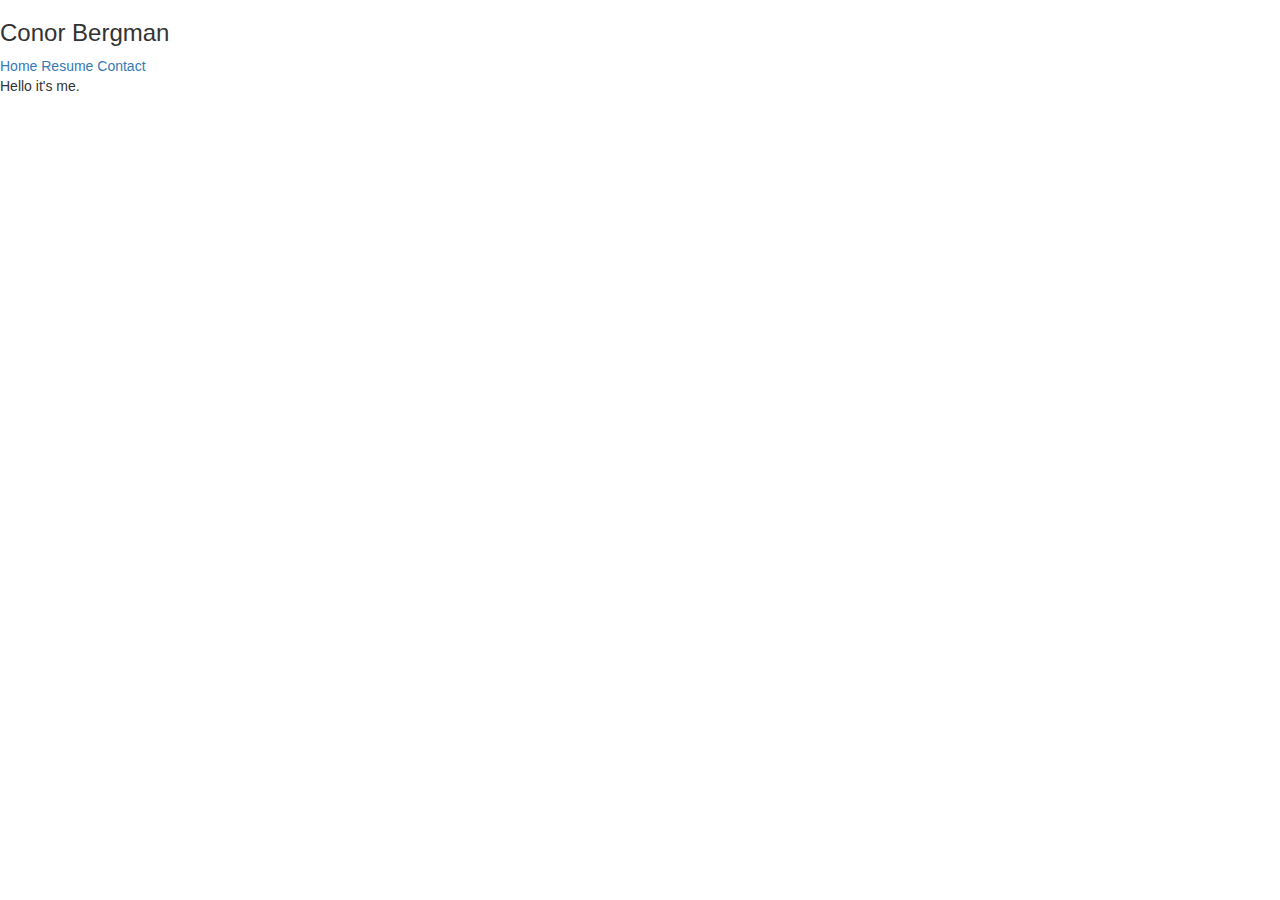
==== index.html @ 6e8228d1 "Add files via upload" ====
<!DOCTYPE html>
<html lang="en">
<head>
  <meta charset="UTF-8">
  <meta name="viewport" content="width=device-width, initial-scale=1.0">
  <meta http-equiv="X-UA-Compatible" content="ie=edge">

  <!-- Latest compiled and minified CSS -->
  <link rel="stylesheet" href="https://maxcdn.bootstrapcdn.com/bootstrap/3.3.7/css/bootstrap.min.css" integrity="sha384-BVYiiSIFeK1dGmJRAkycuHAHRg32OmUcww7on3RYdg4Va+PmSTsz/K68vbdEjh4u" crossorigin="anonymous">

  <title>Conor Bergman</title>
</head>
<body>
  <header class="masthead mb-auto">
    <h3 class="masthead-brand">Conor Bergman</h3>
    <nav class="nav-masthead nav justify-content-center">
      <a href="#" class="nav-link active">Home</a>
      <a href="#" class="nav-link">Resume</a>
      <a href="#" class="nav-link">Contact</a>
    </nav>
  </header>
  Hello it's me.
</body>
</html>
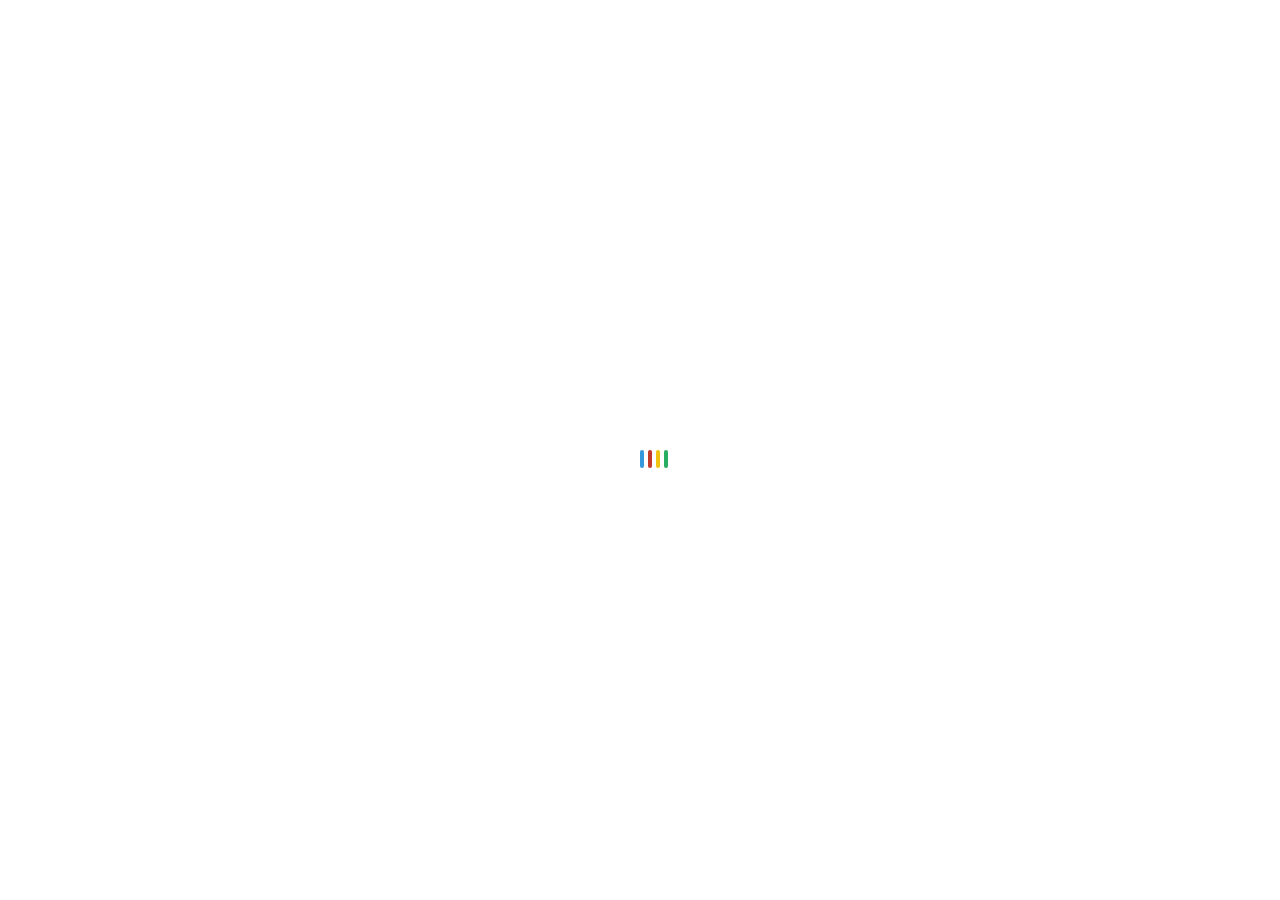
==== commit 7546f0ef: "updated site" ====
--- a/index.html
+++ b/index.html
@@ -6,19 +6,89 @@
   <meta http-equiv="X-UA-Compatible" content="ie=edge">
 
   <!-- Latest compiled and minified CSS -->
-  <link rel="stylesheet" href="https://maxcdn.bootstrapcdn.com/bootstrap/3.3.7/css/bootstrap.min.css" integrity="sha384-BVYiiSIFeK1dGmJRAkycuHAHRg32OmUcww7on3RYdg4Va+PmSTsz/K68vbdEjh4u" crossorigin="anonymous">
+  <link rel="stylesheet" href="https://stackpath.bootstrapcdn.com/bootstrap/4.1.3/css/bootstrap.min.css" integrity="sha384-MCw98/SFnGE8fJT3GXwEOngsV7Zt27NXFoaoApmYm81iuXoPkFOJwJ8ERdknLPMO" crossorigin="anonymous">
+  <link rel="stylesheet" type="text/css" href="style.css">
 
   <title>Conor Bergman</title>
 </head>
 <body>
-  <header class="masthead mb-auto">
-    <h3 class="masthead-brand">Conor Bergman</h3>
-    <nav class="nav-masthead nav justify-content-center">
-      <a href="#" class="nav-link active">Home</a>
-      <a href="#" class="nav-link">Resume</a>
-      <a href="#" class="nav-link">Contact</a>
+  <header class="">
+    <h3 class="pull-left">Conor Bergman</h3>
+    <nav class="pull-right">
+      <a href="index.html" class="nav-link active">Home</a>
+      <a href="resume.html" class="nav-link">Resume</a>
+      <a href="contact.html" class="nav-link">Contact</a>
     </nav>
   </header>
-  Hello it's me.
-</body>
+  
+  <!-- overlay for content -->
+  <div class="overlay">
+    <div class="loading">
+      <div class="loading-bar"></div>
+      <div class="loading-bar"></div>
+      <div class="loading-bar"></div>
+      <div class="loading-bar"></div>
+    </div>
+  </div>
+
+  <div class = "cover">
+  	<div class="container">
+  		<div class="row">
+  			<div class="col" id="tile">
+  				<div class="card float-card" data="resume.html">
+  					<div class="top-sec">
+  						<img class="card-img-top" src="http://via.placeholder.com/350x150"></img>
+  					</div>
+  					<div class="bot-sec">
+  						<div class="card-body">Resume</div>
+  					</div>
+  				</div>
+  			</div>
+  			<div class="col" id="tile">
+  				<div class="card float-card" data="resume.html">
+  					<div class="top-sec">
+  						<img class="card-img-top" src="http://via.placeholder.com/350x150"></img>
+  					</div>
+  					<div class="bot-sec">
+  						<div class="card-body">Resume</div>
+  					</div>
+  				</div>
+  			</div>
+  		</div>
+  		<div class="row">
+  			<div class="col" id="tile">
+  				<div class="card float-card" data="index.html">
+  					<div class="top-sec">
+  						<img class="card-img-top" src="http://via.placeholder.com/350x150"></img>
+  					</div>
+  					<div class="bot-sec">
+  						<div class="card-body">Resume</div>
+  					</div>
+  				</div>
+  			</div>
+  			<div class="col" id="tile">
+  				<div class="card float-card" data="index.html">
+  					<div class="top-sec">
+  						<img class="card-img-top" src="http://via.placeholder.com/350x150"></img>
+  					</div>
+  					<div class="bot-sec">
+  						<div class="card-body">Resume</div>
+  					</div>
+  				</div>
+  			</div>
+  		</div>
+  	</div>
+
+  </div>
+
+
+  <!-- load bar script from: https://www.pexels.com/blog/css-only-loaders/ -->
+  <script src="https://ajax.googleapis.com/ajax/libs/jquery/1.11.1/jquery.min.js"></script>
+  <script type="text/javascript" src="main.js"></script>
+  <script type="text/javascript">
+  	$(window).load(function() {
+      $('.overlay').delay(1000).fadeOut(800);
+    });
+  </script>
+  </body>
 </html>
--- a/style.css
+++ b/style.css
@@ -0,0 +1,85 @@
+.nav-link {
+
+}
+
+.cover {
+	position: absolute;
+	top: 20%;
+	left: 20%;
+}
+
+#tile :hover {
+	box-shadow: 5px 5px 30px 20px rgba(0,0,0,0.2);
+}
+
+.float-card {
+	padding: 15px;
+  	margin-top: 30px;
+  	box-shadow: 0 0 16px 1px rgba(0, 0, 0, 0.1);
+}
+
+.float-card img {
+	width: 100%;
+	object-fit: cover;
+	border-radius: 3px;
+	/* background-color: white; */
+	box-shadow: 0 3px 20px 11px rgba(0, 0, 0, 0.09);
+}
+
+.float-card .top-sec {
+	margin-top: -30px;
+	margin-bottom: 15px;
+}
+
+/* load bar from: https://www.pexels.com/blog/css-only-loaders/ */
+.overlay {
+  background: #fff;
+  position: absolute;
+  z-index: 1;
+  bottom: 0;
+  right: 0;
+  left: 0;
+  top: 0;
+}
+
+.loading {
+  position: absolute;
+  top: 50%;
+  left: 50%;
+}
+.loading-bar {
+  display: inline-block;
+  width: 4px;
+  height: 18px;
+  border-radius: 4px;
+  animation: loading 1s ease-in-out infinite;
+}
+.loading-bar:nth-child(1) {
+  background-color: #3498db;
+  animation-delay: 0;
+}
+.loading-bar:nth-child(2) {
+  background-color: #c0392b;
+  animation-delay: 0.09s;
+}
+.loading-bar:nth-child(3) {
+  background-color: #f1c40f;
+  animation-delay: .18s;
+}
+.loading-bar:nth-child(4) {
+  background-color: #27ae60;
+  animation-delay: .27s;
+}
+
+@keyframes loading {
+  0% {
+    transform: scale(1);
+  }
+  20% {
+    transform: scale(1, 2.2);
+  }
+  40% {
+    transform: scale(1);
+  }
+}
+/* end of load bar content */
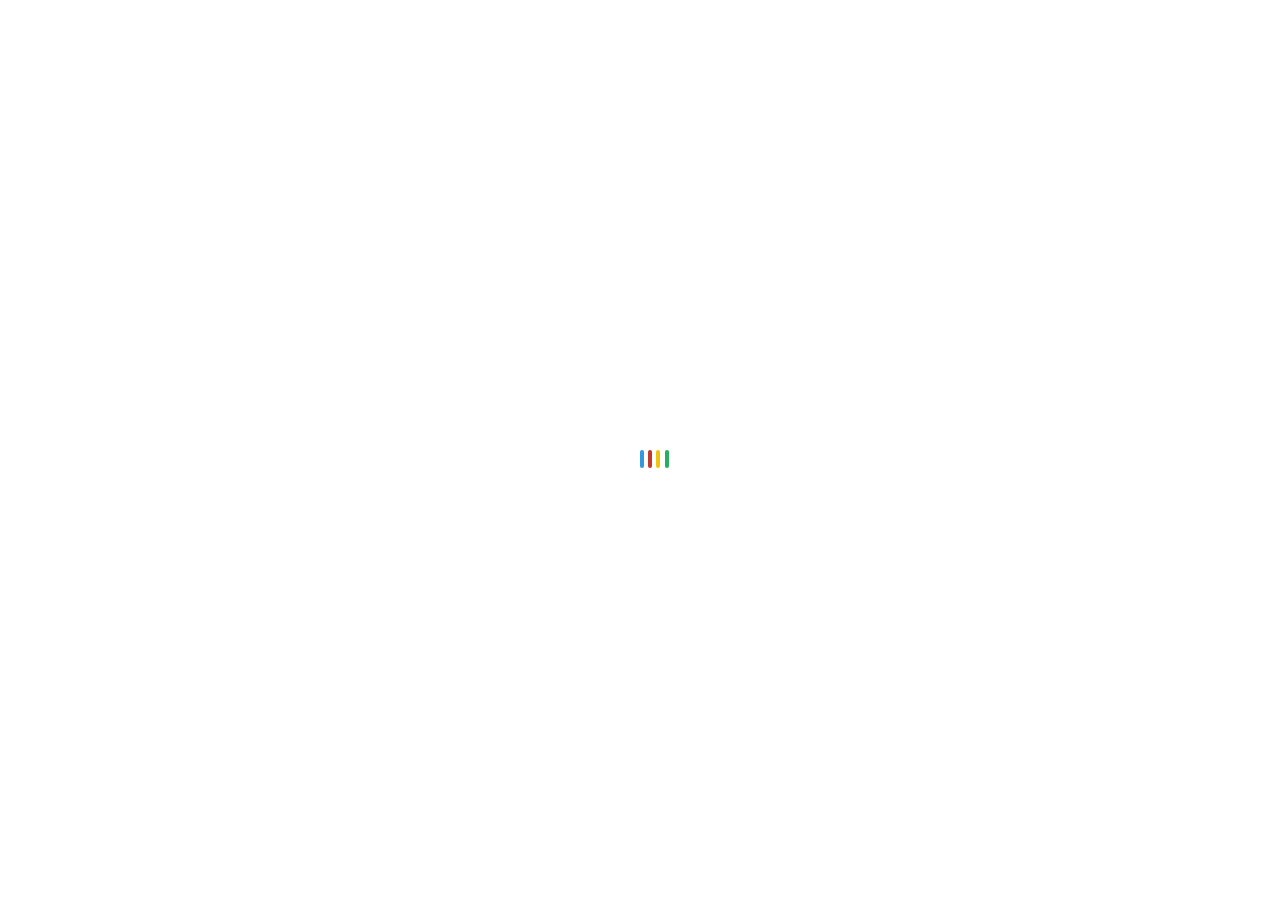
==== commit 30357fa2: "Add files via upload" ====
--- a/index.html
+++ b/index.html
@@ -12,15 +12,26 @@
   <title>Conor Bergman</title>
 </head>
 <body>
-  <header class="">
+  <header class="top-nav">
     <h3 class="pull-left">Conor Bergman</h3>
     <nav class="pull-right">
-      <a href="index.html" class="nav-link active">Home</a>
-      <a href="resume.html" class="nav-link">Resume</a>
-      <a href="contact.html" class="nav-link">Contact</a>
+      <ul>
+        <li><a href="index.html" class="nav-link active">Home</a></li>
+        <li><a href="resume.html" class="nav-link">Resume</a></li>
+        <li><a href="contact.html" class="nav-link">Contact</a></li>
+      </ul>
     </nav>
   </header>
-  
+
+  <span class="left-bar">
+    <ul>
+      <li><a href="drag.html">Drag</a></li>
+      <li><a href="draw.html">Draw</a></li>
+      <li><a href="messages.html">Messages</a></li>
+      <li><a href="#">About</a></li>
+    </ul>
+  </span>
+
   <!-- overlay for content -->
   <div class="overlay">
     <div class="loading">
@@ -35,19 +46,20 @@
   	<div class="container">
   		<div class="row">
   			<div class="col" id="tile">
-  				<div class="card float-card" data="resume.html">
+  				<div class="card float-card" style="cursor: pointer;" onclick="window.location='resume.html';">
   					<div class="top-sec">
-  						<img class="card-img-top" src="http://via.placeholder.com/350x150"></img>
+  						<img class="card-img-top" src="http://via.placeholder.com/350x250"></img>
   					</div>
   					<div class="bot-sec">
   						<div class="card-body">Resume</div>
   					</div>
   				</div>
   			</div>
+
   			<div class="col" id="tile">
-  				<div class="card float-card" data="resume.html">
+  				<div class="card float-card" style="cursor: pointer;" onclick="window.location='contact.html';">
   					<div class="top-sec">
-  						<img class="card-img-top" src="http://via.placeholder.com/350x150"></img>
+  						<img class="card-img-top" src="http://via.placeholder.com/350x250"></img>
   					</div>
   					<div class="bot-sec">
   						<div class="card-body">Resume</div>
@@ -57,9 +69,9 @@
   		</div>
   		<div class="row">
   			<div class="col" id="tile">
-  				<div class="card float-card" data="index.html">
+  				<div class="card float-card" style="cursor: pointer;" onclick="window.location='contact.html';">
   					<div class="top-sec">
-  						<img class="card-img-top" src="http://via.placeholder.com/350x150"></img>
+  						<img class="card-img-top" src="http://via.placeholder.com/350x250"></img>
   					</div>
   					<div class="bot-sec">
   						<div class="card-body">Resume</div>
@@ -67,9 +79,9 @@
   				</div>
   			</div>
   			<div class="col" id="tile">
-  				<div class="card float-card" data="index.html">
+  				<div class="card float-card" style="cursor: pointer;" onclick="window.location='contact.html';">
   					<div class="top-sec">
-  						<img class="card-img-top" src="http://via.placeholder.com/350x150"></img>
+  						<img class="card-img-top" src="http://via.placeholder.com/350x250"></img>
   					</div>
   					<div class="bot-sec">
   						<div class="card-body">Resume</div>
--- a/style.css
+++ b/style.css
@@ -1,15 +1,96 @@
-.nav-link {
-
-}
-
+body{
+  font: 15px/1.5 Arial, Helvetica,sans-serif;
+  padding:0;
+  margin:0;
+  background-color:#f4f4f4;
+  overflow-x: hidden;
+}
+
+/* Global */
+
+ul{
+  margin:0;
+  padding:0;
+}
+
+.scroll::-webkit-scrollbar {
+   display: none;
+ }
+
+/* Header */
+header{
+	width: 100%;
+  background:#1212bb;
+  color:#ffffff;
+  padding:20px 10px 10px 80px;
+  border-bottom:#fff 3px solid;
+}
+
+
+
+header a{
+  color:#aaa;
+  text-decoration:none;
+  text-transform: uppercase;
+  font-size:16px;
+}
+
+header .active{
+	color: #000;
+	font-weight: bold;
+}
+
+header ul{
+	padding-left: 200px;
+}
+header li{
+  float:left;
+  display:inline;
+  padding: 0 20px 0 20px;
+}
+
+/* left nav bar */
+/* Left Nav Bar */
+.left-bar{
+  top:73px;
+  height:100%;
+  width:200px;
+  position:fixed;
+  z-index:1;
+  left:0;
+  background-color:#111;
+  overflow-x:hidden;
+  padding-top:20px;
+}
+
+.left-bar a{
+  padding: 10px 10px 10px 30px;
+  text-decoration: none;
+  font-size: 16px;
+  color: #ddd;
+  display: block;
+}
+
+.left-bar a:hover{
+  background: #f2f2f2;
+  color: #000;
+}
+
+.left-bar a:active{
+  background: #ddd;
+  color: #000;
+}
+
+.left-bar .current{
+  background: #ddd;
+  color: #000;
+}
+
+/* main page */
 .cover {
 	position: absolute;
 	top: 20%;
 	left: 20%;
-}
-
-#tile :hover {
-	box-shadow: 5px 5px 30px 20px rgba(0,0,0,0.2);
 }
 
 .float-card {
@@ -83,3 +164,116 @@
   }
 }
 /* end of load bar content */
+
+/* Main Content */
+.main {
+  padding-left: 200px;
+}
+
+.main .top-content{
+  width: 80%;
+  background: #ddd;
+}
+
+.main .top-content p{
+  padding: 10px 10px 10px 10px;
+}
+
+.image{
+  width: 400px;
+  height: 400px;
+}
+
+.drawBar{
+  position: absolute;
+  top: 100px;
+  left: 75%;
+  width: 100px;
+  height: 100px;
+  background-color: #ccc;
+}
+
+.drawBar li{
+  padding: 10px 0px;
+  list-style-type: none;
+}
+
+.colorBtn{
+  position: absolute;
+  left: 40px;
+  text-align: center;
+  padding: 10px;
+  background-color: #000;
+  border 2px #000;
+}
+
+.colorBtn:hover{
+  cursor: pointer;
+}
+
+.cstmBtn{
+  border-radius: 30px;
+  background-color: #898989;
+  position: absolute;
+  width: 100%;
+  text-align: center;
+  top: 50px;
+  font-size: 17px;
+  font-weight: bold;
+}
+
+.cstmBtn:hover{
+  background-color: #bbbbbb;
+  cursor: pointer;
+}
+
+.messages{
+  position: relative;
+  margin: 40px;
+  width: 800px;
+  height: 800px;
+  border-style: solid;
+  border-width: 1px;
+  border-color: #000;
+  background-color: #d2d2d2;
+}
+
+.messages .text-bar{
+  position: absolute;
+  bottom: 0;
+  width: 798px;
+  height: 75px;
+  background-color: #fff;
+  border-top: solid 5px #bbb;
+}
+
+.text-bar textarea{
+  resize: none;
+  overflow-y: scroll;
+  overflow-x: hidden;
+}
+
+.text-bar .text-input{
+  font-size: 17px;
+  margin-top: 5px;
+  margin-left: 20px;
+  border-radius: 5px;
+  border-color: #000;
+  border-width: 2px;
+}
+
+.text-bar .submit-btn{
+  width: 50px;
+  height: 40px;
+  border-style: solid;
+  border-radius: 5px;
+  border-color: #000;
+  background-color: #000;
+  font-size: 30px;
+  line-height: 1.25;
+  text-align: center;
+  color: #fff;
+  float: right;
+  margin: 10px 50px 0px 0px;
+  cursor: pointer;
+}
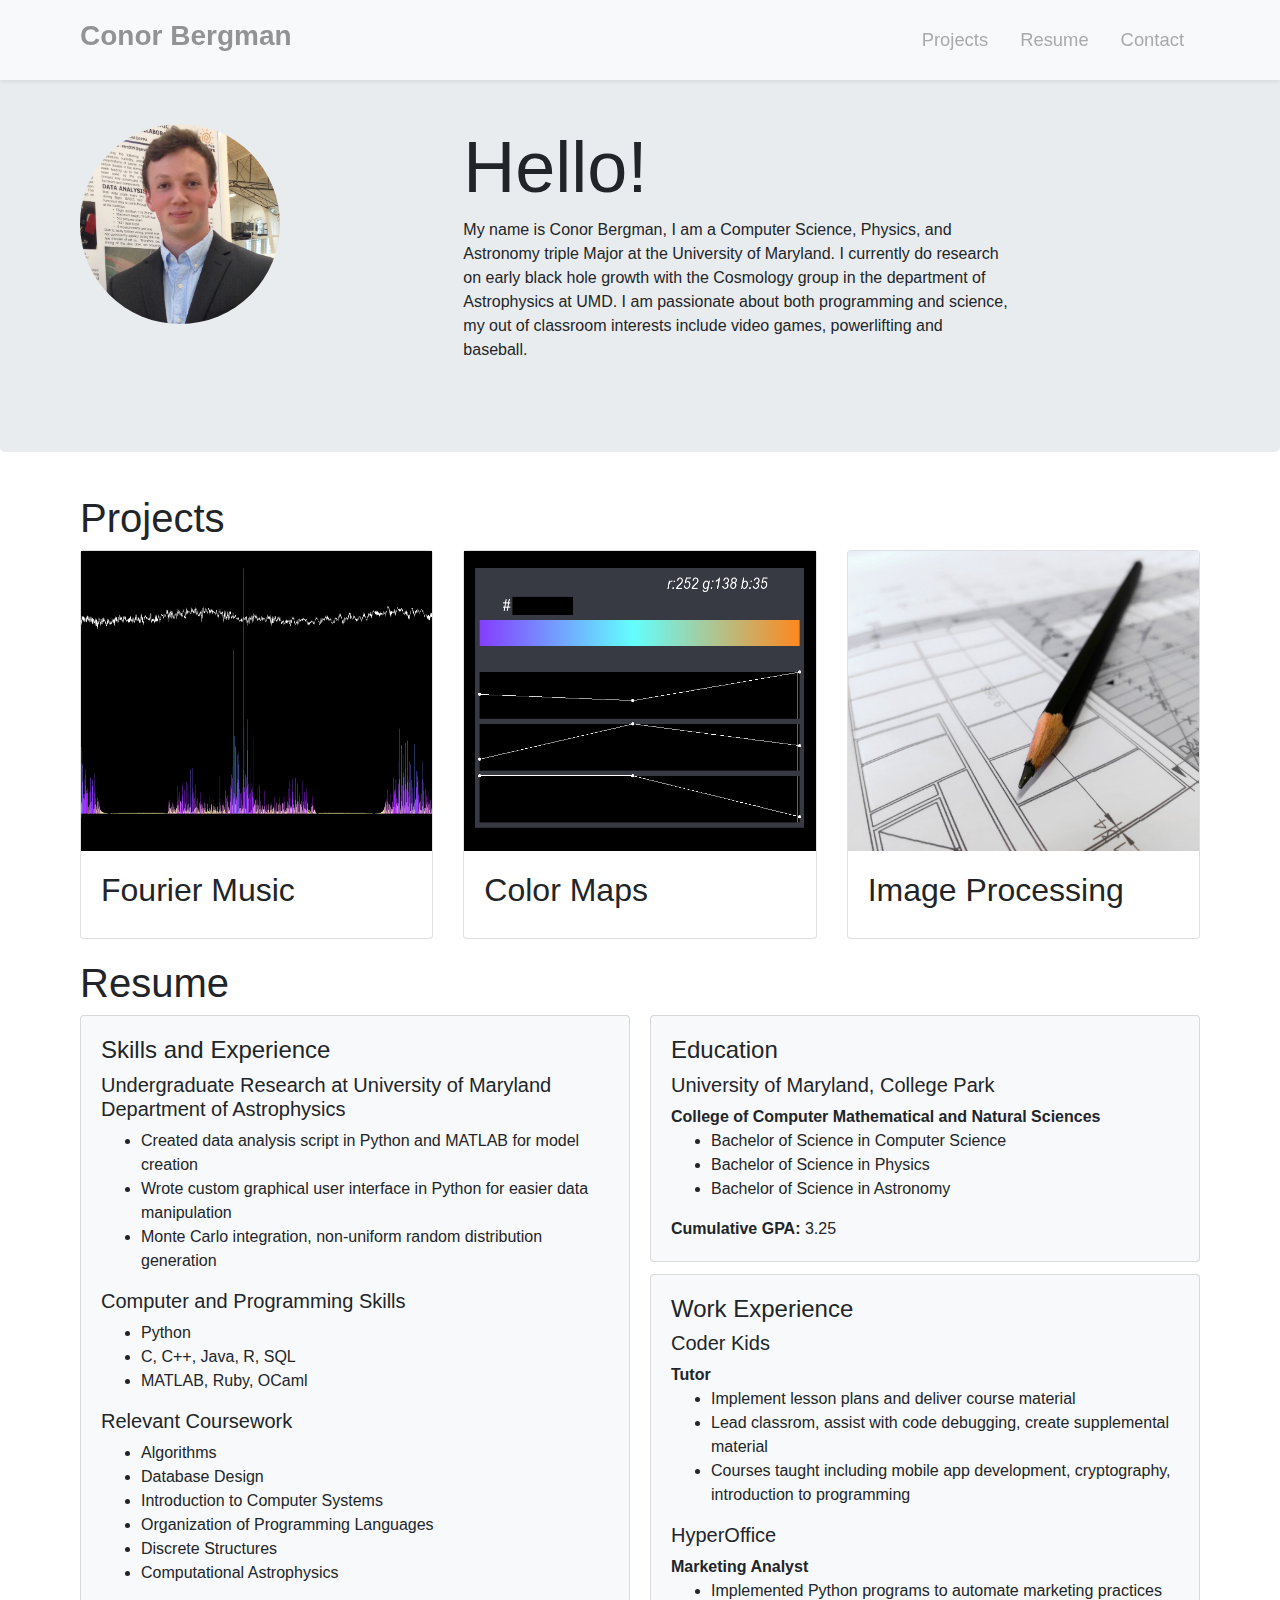
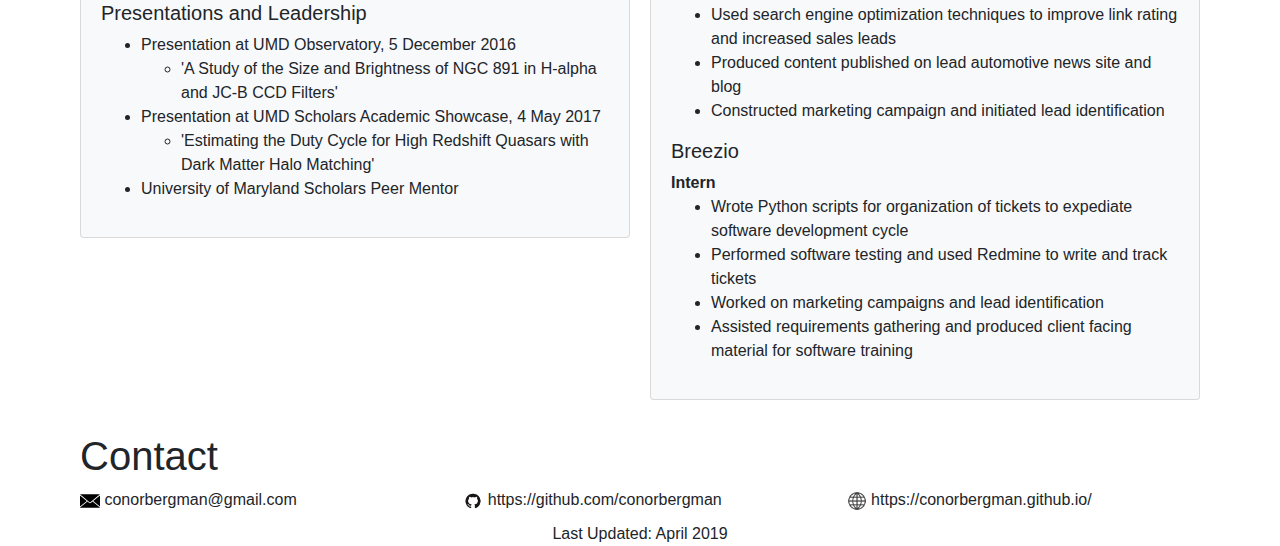
==== commit ad8b41ac: "Add files via upload" ====
--- a/index.html
+++ b/index.html
@@ -2,105 +2,238 @@
 <html lang="en">
 <head>
   <meta charset="UTF-8">
-  <meta name="viewport" content="width=device-width, initial-scale=1.0">
+  <meta name="viewport" content="width=device-width, initial-scale=1.0 shrink-to-fit=no">
   <meta http-equiv="X-UA-Compatible" content="ie=edge">
 
-  <!-- Latest compiled and minified CSS -->
-  <link rel="stylesheet" href="https://stackpath.bootstrapcdn.com/bootstrap/4.1.3/css/bootstrap.min.css" integrity="sha384-MCw98/SFnGE8fJT3GXwEOngsV7Zt27NXFoaoApmYm81iuXoPkFOJwJ8ERdknLPMO" crossorigin="anonymous">
-  <link rel="stylesheet" type="text/css" href="style.css">
+  <!-- Bootstrap CSS -->
+  <link rel="stylesheet" href="https://stackpath.bootstrapcdn.com/bootstrap/4.3.1/css/bootstrap.min.css" integrity="sha384-ggOyR0iXCbMQv3Xipma34MD+dH/1fQ784/j6cY/iJTQUOhcWr7x9JvoRxT2MZw1T" crossorigin="anonymous">
+
+  <style>
+    .nav-link {
+      font-size: 115%;
+      color: #aaaaaa;
+    }
+
+    .nav-nameplate {
+      color: #939393;
+    }
+
+    #headshot-img {
+      width: 200px;
+      height: 200px;
+    }
+
+    .container {
+      padding:10px;
+    }
+
+    @media (min-width: 576px) {
+        .card-columns {
+            column-count: 1;
+        }
+    }
+
+    @media (min-width: 768px) {
+        .card-columns {
+            column-count: 2;
+        }
+    }
+
+    @media (min-width: 992px) {
+        .card-columns {
+            column-count: 2;
+        }
+    }
+
+    @media (min-width: 1200px) {
+        .card-columns {
+            column-count: 2;
+        }
+    }
+  </style>
 
   <title>Conor Bergman</title>
 </head>
-<body>
-  <header class="top-nav">
-    <h3 class="pull-left">Conor Bergman</h3>
-    <nav class="pull-right">
-      <ul>
-        <li><a href="index.html" class="nav-link active">Home</a></li>
-        <li><a href="resume.html" class="nav-link">Resume</a></li>
-        <li><a href="contact.html" class="nav-link">Contact</a></li>
-      </ul>
-    </nav>
+<body style="padding-top: 50px;">
+  <header>
+    <div class="navbar navbar-light bg-light shadow-sm fixed-top" id="navbarHeader">
+      <div class="container d-flex justify-content-between">
+        <h3 class="nav-nameplate">
+          <strong>Conor Bergman</strong>
+        </h3>
+        <nav class="nav nav-masthead justify-content-center">
+          <a href="#projects-container" class="nav-link active">Projects</a>
+          <a href="#resume-container" class="nav-link">Resume</a>
+          <a href="#contact-container" class="nav-link">Contact</a>
+        </nav>
+      </div>
+    </div>
   </header>
 
-  <span class="left-bar">
-    <ul>
-      <li><a href="drag.html">Drag</a></li>
-      <li><a href="draw.html">Draw</a></li>
-      <li><a href="messages.html">Messages</a></li>
-      <li><a href="#">About</a></li>
-    </ul>
-  </span>
-
-  <!-- overlay for content -->
-  <div class="overlay">
-    <div class="loading">
-      <div class="loading-bar"></div>
-      <div class="loading-bar"></div>
-      <div class="loading-bar"></div>
-      <div class="loading-bar"></div>
-    </div>
-  </div>
-
-  <div class = "cover">
-  	<div class="container">
-  		<div class="row">
-  			<div class="col" id="tile">
-  				<div class="card float-card" style="cursor: pointer;" onclick="window.location='resume.html';">
-  					<div class="top-sec">
-  						<img class="card-img-top" src="http://via.placeholder.com/350x250"></img>
-  					</div>
-  					<div class="bot-sec">
-  						<div class="card-body">Resume</div>
-  					</div>
-  				</div>
-  			</div>
-
-  			<div class="col" id="tile">
-  				<div class="card float-card" style="cursor: pointer;" onclick="window.location='contact.html';">
-  					<div class="top-sec">
-  						<img class="card-img-top" src="http://via.placeholder.com/350x250"></img>
-  					</div>
-  					<div class="bot-sec">
-  						<div class="card-body">Resume</div>
-  					</div>
-  				</div>
-  			</div>
-  		</div>
-  		<div class="row">
-  			<div class="col" id="tile">
-  				<div class="card float-card" style="cursor: pointer;" onclick="window.location='contact.html';">
-  					<div class="top-sec">
-  						<img class="card-img-top" src="http://via.placeholder.com/350x250"></img>
-  					</div>
-  					<div class="bot-sec">
-  						<div class="card-body">Resume</div>
-  					</div>
-  				</div>
-  			</div>
-  			<div class="col" id="tile">
-  				<div class="card float-card" style="cursor: pointer;" onclick="window.location='contact.html';">
-  					<div class="top-sec">
-  						<img class="card-img-top" src="http://via.placeholder.com/350x250"></img>
-  					</div>
-  					<div class="bot-sec">
-  						<div class="card-body">Resume</div>
-  					</div>
-  				</div>
-  			</div>
-  		</div>
-  	</div>
-
-  </div>
-
-
-  <!-- load bar script from: https://www.pexels.com/blog/css-only-loaders/ -->
-  <script src="https://ajax.googleapis.com/ajax/libs/jquery/1.11.1/jquery.min.js"></script>
-  <script type="text/javascript" src="main.js"></script>
-  <script type="text/javascript">
-  	$(window).load(function() {
-      $('.overlay').delay(1000).fadeOut(800);
-    });
-  </script>
-  </body>
+  <main role="main">
+
+  <!-- Headshot jumbotron -->
+  <div class="jumbotron" id="headshot-jumbotron">
+    <div class="container">
+      <div class="row">
+        <div class="col-md-4">
+          <img src="img/headshot.jpg" alt="Me" class="rounded-circle" id="headshot-img">
+        </div>
+        <div class="col-md-6">
+          <h3 class="display-3">Hello!</h3>
+          <p>My name is Conor Bergman, I am a Computer Science, Physics, and Astronomy triple Major at the University of Maryland.
+             I currently do research on early black hole growth with the Cosmology group in the department of Astrophysics at UMD.
+             I am passionate about both programming and science, my out of classroom interests include video games, powerlifting and baseball.</p>
+        </div>
+      </div>
+    </div>
+  </div>
+
+  <!-- Projects -->
+  <div class="container" id="projects-container">
+    <h1 class="section-head">Projects</h1>
+    <div class="row">
+      <div class="col-md-4">
+        <div class="card">
+          <img src="img/fourier_music.png" alt="Card image" class="car-img-top" height=300px>
+          <div class="card-body">
+            <h2>Fourier Music</h2>
+          </div>
+        </div>
+      </div>
+      <div class="col-md-4">
+        <div class="card">
+          <img src="img/color_map.png" alt="Card image" class="car-img-top" height=300px>
+          <div class="card-body">
+            <h2>Color Maps</h2>
+          </div>
+        </div>
+      </div>
+      <div class="col-md-4">
+        <div class="card">
+          <img src="img/card.jpeg" alt="Card image" class="car-img-top" height=300px>
+          <div class="card-body">
+            <h2>Image Processing</h2>
+          </div>
+        </div>
+      </div>
+    </div>
+  </div>
+
+
+  <!-- Resume -->
+  <div class="container" id="resume-container">
+    <h1 class="section-head">Resume</h1>
+    <div class="card-columns">
+
+      <!-- Skills and experience -->
+      <div class="card bg-light">
+        <div class="card-body">
+          <h4>Skills and Experience</h4>
+          <h5>Undergraduate Research at University of Maryland Department of Astrophysics</h5>
+          <ul>
+            <li>Created data analysis script in Python and MATLAB for model creation</li>
+            <li>Wrote custom graphical user interface in Python for easier data manipulation</li>
+            <li>Monte Carlo integration, non-uniform random distribution generation</li>
+          </ul>
+          <h5>Computer and Programming Skills</h5>
+          <ul>
+            <li>Python</li>
+            <li>C, C++, Java, R, SQL</li>
+            <li>MATLAB, Ruby, OCaml</li>
+          </ul>
+          <h5>Relevant Coursework</h5>
+          <ul>
+            <li>Algorithms</li>
+            <li>Database Design</li>
+            <li>Introduction to Computer Systems</li>
+            <li>Organization of Programming Languages</li>
+            <li>Discrete Structures</li>
+            <li>Computational Astrophysics</li>
+          </ul>
+          <h5>Presentations and Leadership</h5>
+          <ul>
+            <li>Presentation at UMD Observatory, 5 December 2016
+            <ul>
+              <li>'A Study of the Size and Brightness of NGC 891 in H-alpha and JC-B CCD Filters'</li>
+            </ul></li>
+            <li>Presentation at UMD Scholars Academic Showcase, 4 May 2017
+            <ul>
+              <li>'Estimating the Duty Cycle for High Redshift Quasars with Dark Matter Halo Matching'</li>
+            </ul></li>
+            <li>University of Maryland Scholars Peer Mentor</li>
+          </ul>
+        </div>
+      </div>
+
+      <!-- Education -->
+      <div class="card bg-light">
+        <div class="card-body">
+          <h4>Education</h4>
+          <h5>University of Maryland, College Park</h5>
+          <strong>College of Computer Mathematical and Natural Sciences</strong>
+          <ul>
+            <li>Bachelor of Science in Computer Science</li>
+            <li>Bachelor of Science in Physics</li>
+            <li>Bachelor of Science in Astronomy</li>
+          </ul>
+          <strong>Cumulative GPA:</strong> 3.25
+        </div>
+      </div>
+
+      <!-- Work Experience -->
+      <div class="card bg-light">
+        <div class="card-body">
+          <h4>Work Experience</h4>
+          <h5>Coder Kids</h5>
+          <strong>Tutor</strong>
+          <ul>
+            <li>Implement lesson plans and deliver course material</li>
+            <li>Lead classrom, assist with code debugging, create supplemental material</li>
+            <li>Courses taught including mobile app development, cryptography, introduction to programming</li>
+          </ul>
+          <h5>HyperOffice</h5>
+          <strong>Marketing Analyst</strong>
+          <ul>
+            <li>Implemented Python programs to automate marketing practices</li>
+            <li>Used search engine optimization techniques to improve link rating and increased sales leads</li>
+            <li>Produced content published on lead automotive news site and blog</li>
+            <li>Constructed marketing campaign and initiated lead identification</li>
+          </ul>
+          <h5>Breezio</h5>
+          <strong>Intern</strong>
+          <ul>
+            <li>Wrote Python scripts for organization of tickets to expediate software development cycle</li>
+            <li>Performed software testing and used Redmine to write and track tickets</li>
+            <li>Worked on marketing campaigns and lead identification</li>
+            <li>Assisted requirements gathering and produced client facing material for software training</li>
+          </ul>
+        </div>
+      </div>
+
+    </div>
+  </div>
+
+  <!-- Contact -->
+  <div class="container" id="contact-container">
+    <h1 class="section-head">Contact</h1>
+    <div class="row">
+      <span class="col-md-4"><img src="img/mail_icon.svg" alt="email:" width=20px>  conorbergman@gmail.com </span>
+      <span class="col-md-4"><img src="img/git_icon.png" alt="github:" width=20px>  https://github.com/conorbergman</span>
+      <span class="col-md-4"><img src="img/web_icon.png" alt="website:" width=20px>  https://conorbergman.github.io/</span>
+    </div>
+  </div>
+
+  </main>
+
+  <footer>
+    <div class="text-center">Last Updated: April 2019</div>
+  </footer>
+
+  <!-- Bootstrap JS: jQuery, Popper.js, Boostrap JS -->
+  <script src="https://code.jquery.com/jquery-3.3.1.slim.min.js" integrity="sha384-q8i/X+965DzO0rT7abK41JStQIAqVgRVzpbzo5smXKp4YfRvH+8abtTE1Pi6jizo" crossorigin="anonymous"></script>
+  <script src="https://cdnjs.cloudflare.com/ajax/libs/popper.js/1.14.7/umd/popper.min.js" integrity="sha384-UO2eT0CpHqdSJQ6hJty5KVphtPhzWj9WO1clHTMGa3JDZwrnQq4sF86dIHNDz0W1" crossorigin="anonymous"></script>
+  <script src="https://stackpath.bootstrapcdn.com/bootstrap/4.3.1/js/bootstrap.min.js" integrity="sha384-JjSmVgyd0p3pXB1rRibZUAYoIIy6OrQ6VrjIEaFf/nJGzIxFDsf4x0xIM+B07jRM" crossorigin="anonymous"></script>
+
+</body>
 </html>
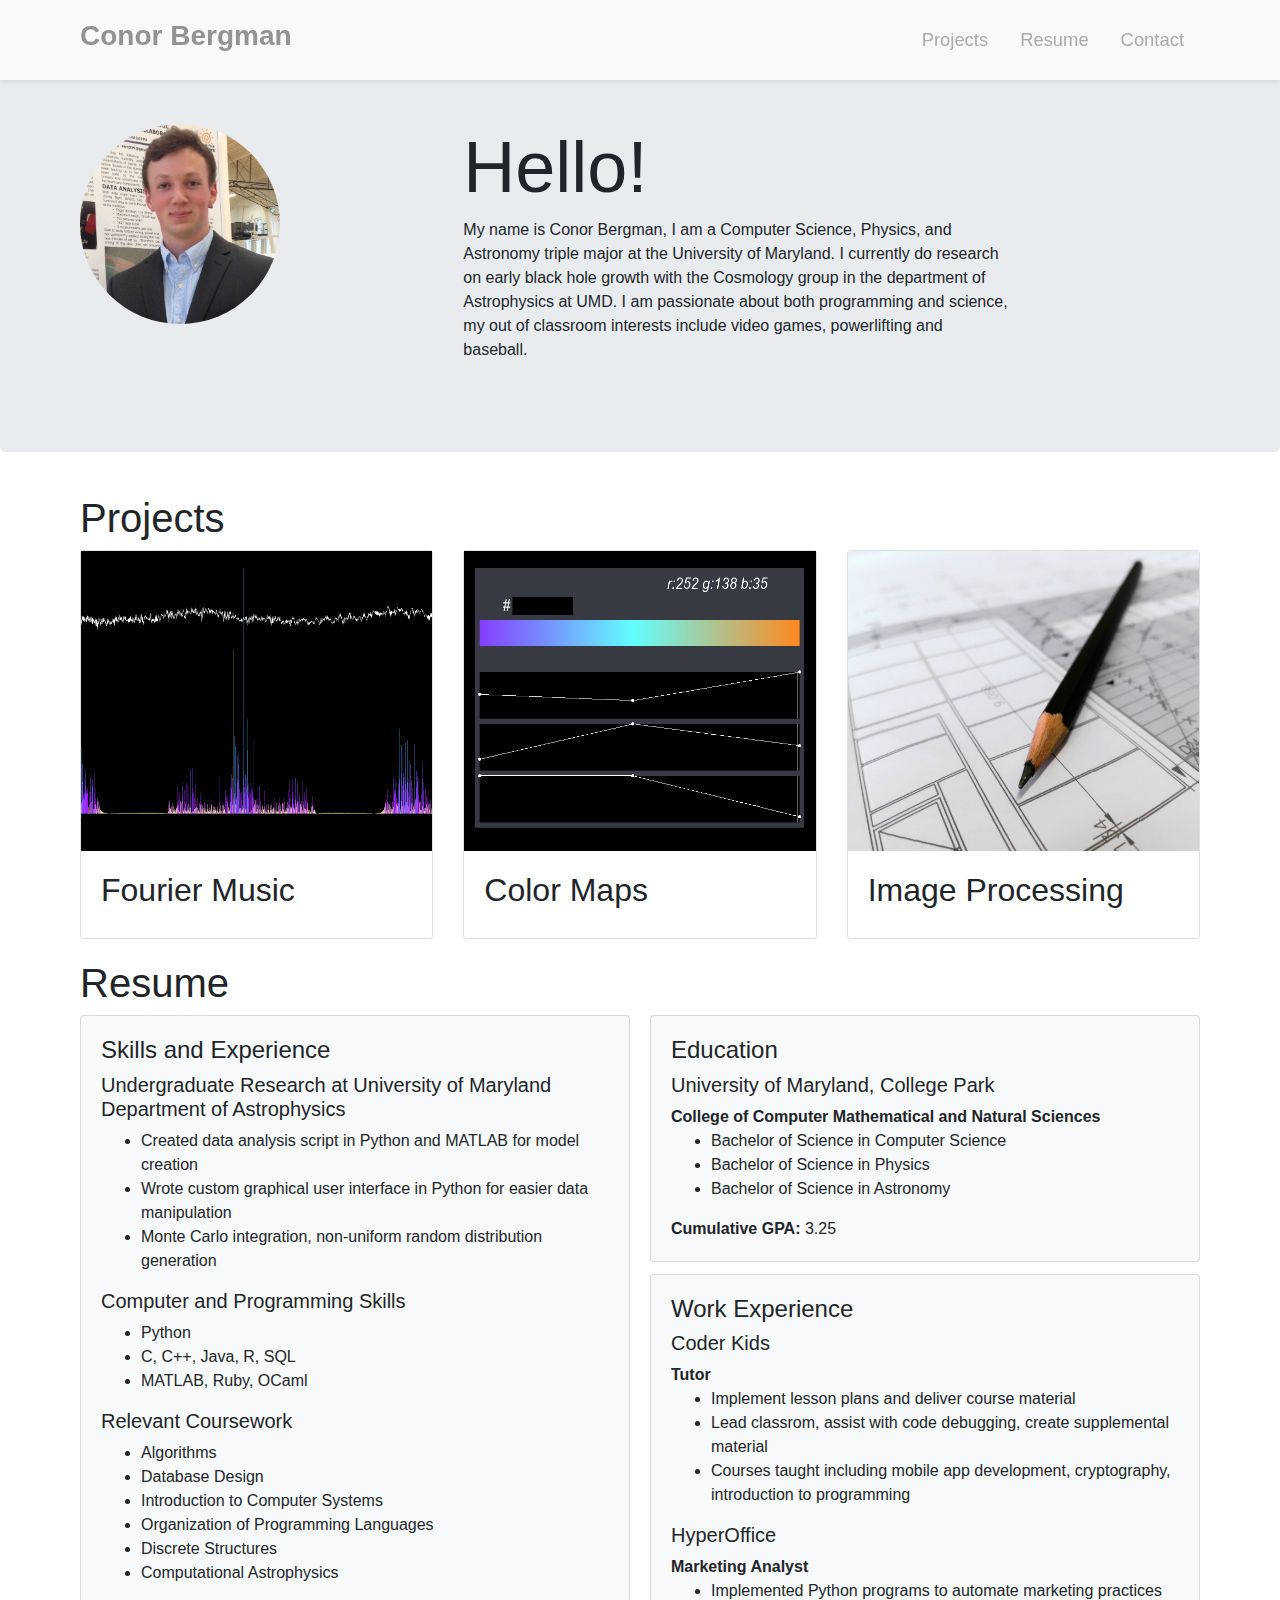
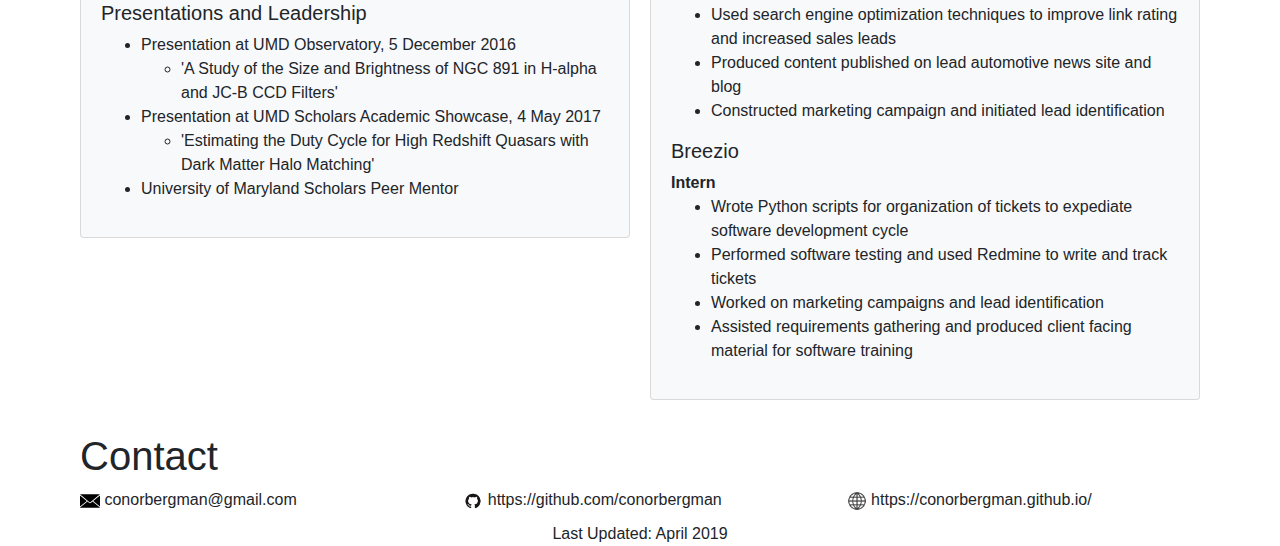
==== commit c155a605: "updated index file to include links on cards" ====
--- a/index.html
+++ b/index.html
@@ -25,6 +25,11 @@
 
     .container {
       padding:10px;
+    }
+
+    a.link-card,
+    a.link-card:hover {
+      color: inherit;
     }
 
     @media (min-width: 576px) {
@@ -81,7 +86,7 @@
         </div>
         <div class="col-md-6">
           <h3 class="display-3">Hello!</h3>
-          <p>My name is Conor Bergman, I am a Computer Science, Physics, and Astronomy triple Major at the University of Maryland.
+          <p>My name is Conor Bergman, I am a Computer Science, Physics, and Astronomy triple major at the University of Maryland.
              I currently do research on early black hole growth with the Cosmology group in the department of Astrophysics at UMD.
              I am passionate about both programming and science, my out of classroom interests include video games, powerlifting and baseball.</p>
         </div>
@@ -94,28 +99,34 @@
     <h1 class="section-head">Projects</h1>
     <div class="row">
       <div class="col-md-4">
-        <div class="card">
-          <img src="img/fourier_music.png" alt="Card image" class="car-img-top" height=300px>
-          <div class="card-body">
-            <h2>Fourier Music</h2>
+        <a href="https://github.com/conorbergman/GenerateColorMap" class="link-card">
+          <div class="card">
+            <img src="img/fourier_music.png" alt="Card image" class="car-img-top" height=300px>
+            <div class="card-body">
+              <h2>Fourier Music</h2>
+            </div>
           </div>
-        </div>
+        </a>
       </div>
       <div class="col-md-4">
-        <div class="card">
-          <img src="img/color_map.png" alt="Card image" class="car-img-top" height=300px>
-          <div class="card-body">
-            <h2>Color Maps</h2>
+        <a href="https://github.com/conorbergman/GenerateColorMap" class="link-card">
+          <div class="card">
+            <img src="img/color_map.png" alt="Card image" class="car-img-top" height=300px>
+            <div class="card-body">
+              <h2>Color Maps</h2>
+            </div>
           </div>
-        </div>
+        </a>
       </div>
       <div class="col-md-4">
-        <div class="card">
-          <img src="img/card.jpeg" alt="Card image" class="car-img-top" height=300px>
-          <div class="card-body">
-            <h2>Image Processing</h2>
+        <a href="https://github.com/conorbergman/GenerateColorMap" class="link-card">
+          <div class="card">
+            <img src="img/card.jpeg" alt="Card image" class="car-img-top" height=300px>
+            <div class="card-body">
+              <h2>Image Processing</h2>
+            </div>
           </div>
-        </div>
+        </a>
       </div>
     </div>
   </div>
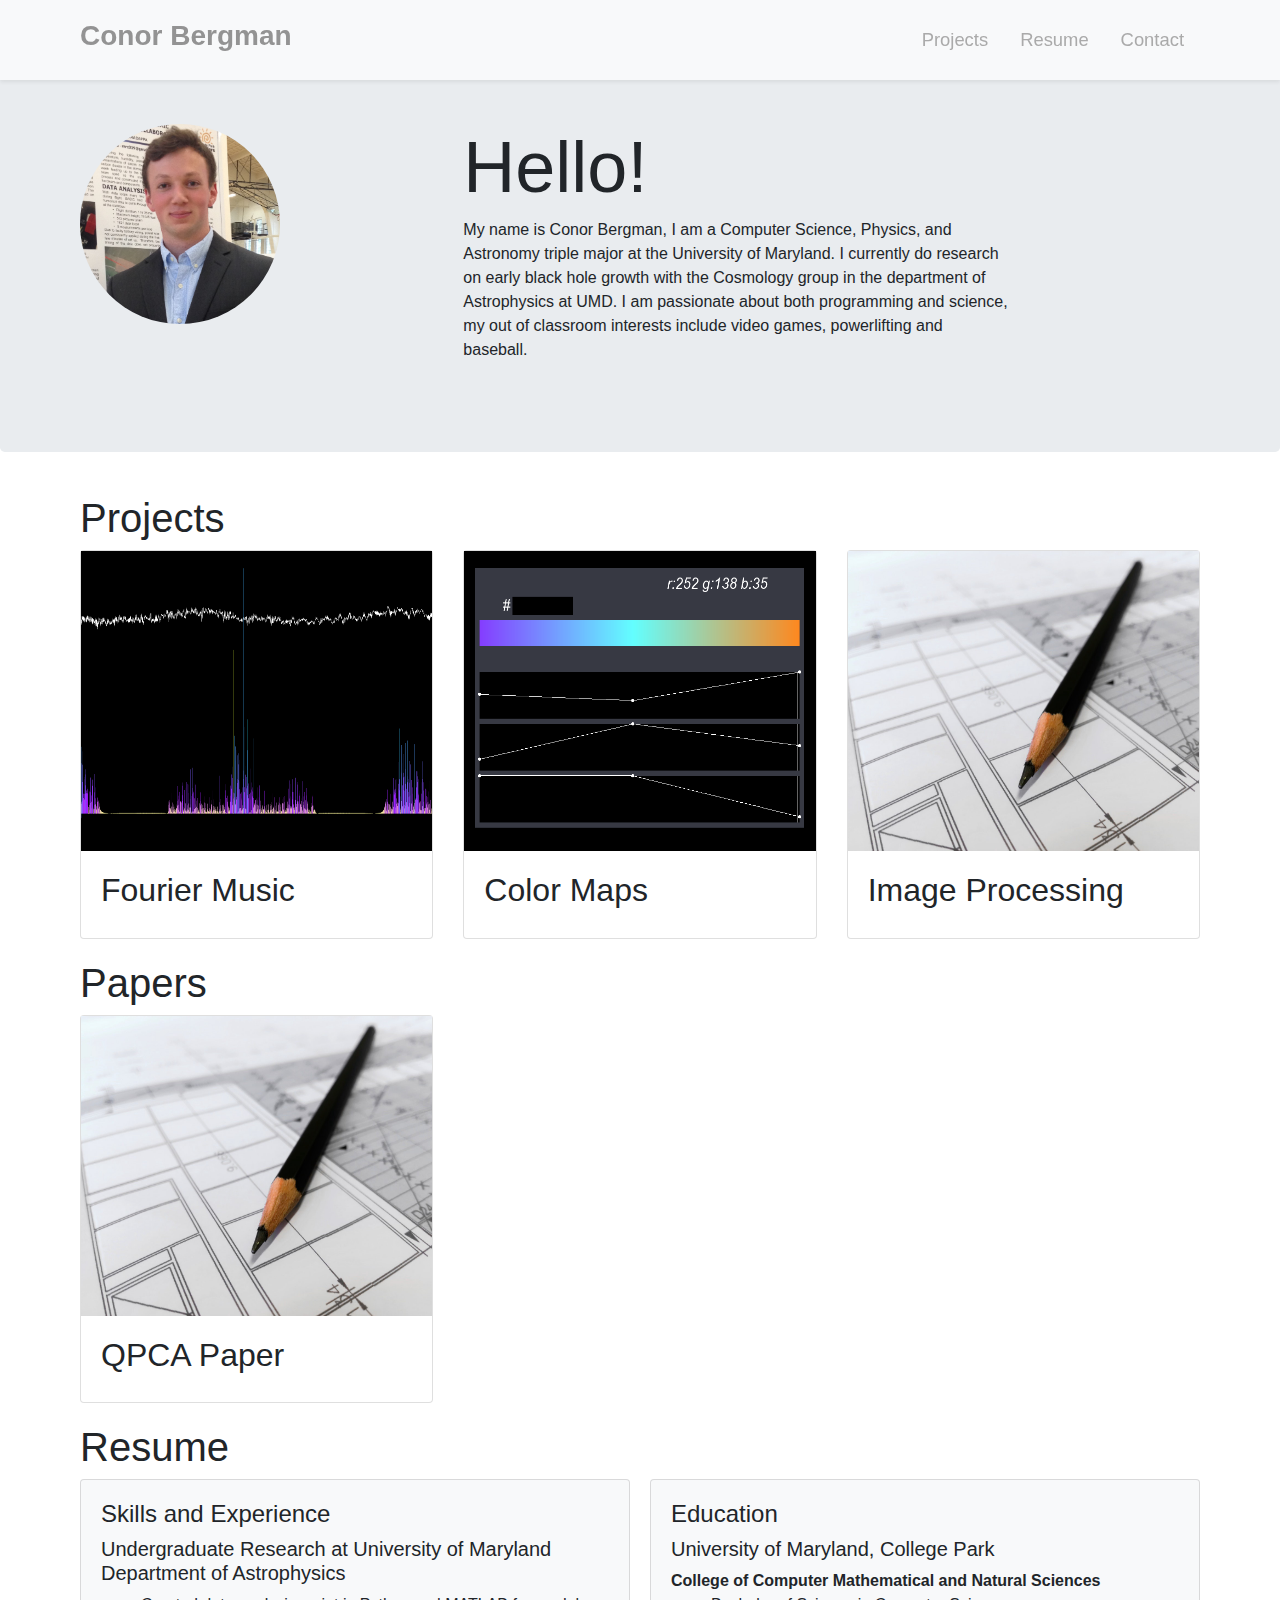
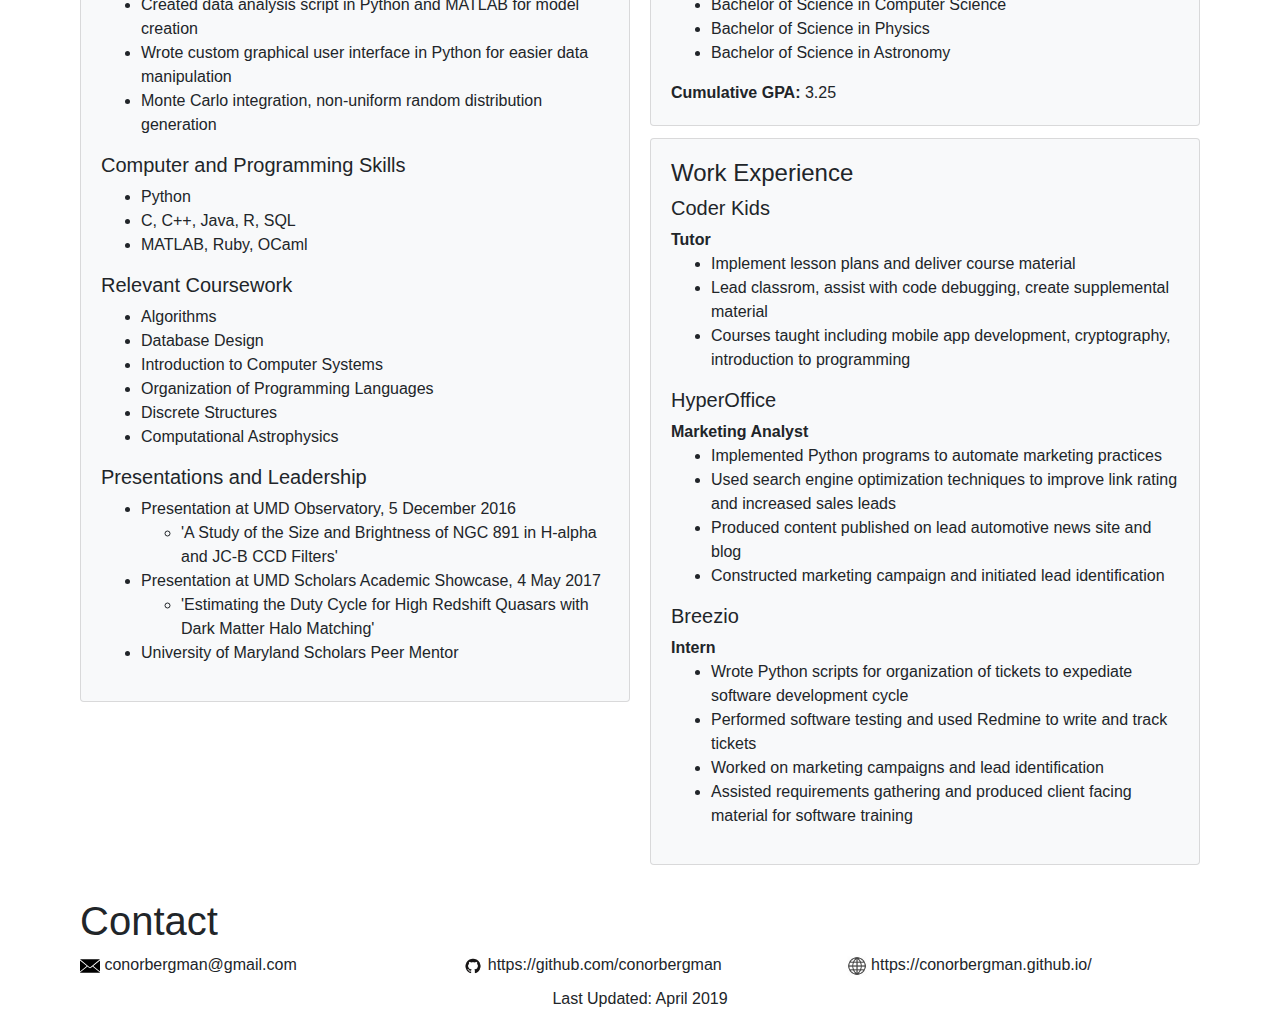
==== commit b05d339c: "Update index.html" ====
--- a/index.html
+++ b/index.html
@@ -98,6 +98,7 @@
   <div class="container" id="projects-container">
     <h1 class="section-head">Projects</h1>
     <div class="row">
+      <!-- Fourier Music -->
       <div class="col-md-4">
         <a href="https://github.com/conorbergman/GenerateColorMap" class="link-card">
           <div class="card">
@@ -108,6 +109,7 @@
           </div>
         </a>
       </div>
+      <!-- Color Maps -->
       <div class="col-md-4">
         <a href="https://github.com/conorbergman/GenerateColorMap" class="link-card">
           <div class="card">
@@ -118,6 +120,7 @@
           </div>
         </a>
       </div>
+      <!-- Image Processing -->
       <div class="col-md-4">
         <a href="https://github.com/conorbergman/GenerateColorMap" class="link-card">
           <div class="card">
@@ -130,6 +133,25 @@
       </div>
     </div>
   </div>
+ 
+  <!-- Papers -->
+  <div class="container" id="papers-container">
+    <h1 class="section-head">Papers</h1>
+    <div class="row">
+      <!-- QPCA Paper -->
+      <div class="col-md-4">
+        <a href="./Exploring_the_Use_of_Quantum_Systems_to_Perfrom_PCA.pdf" class="link-card">
+          <div class="card">
+            <img src="img/card.jpeg" alt="Card image" class="car-img-top" height=300px>
+            <div class="card-body">
+              <h2>QPCA Paper</h2>
+            </div>
+          </div>
+        </a>
+      </div>
+    </div>
+  </div>
+    
 
 
   <!-- Resume -->
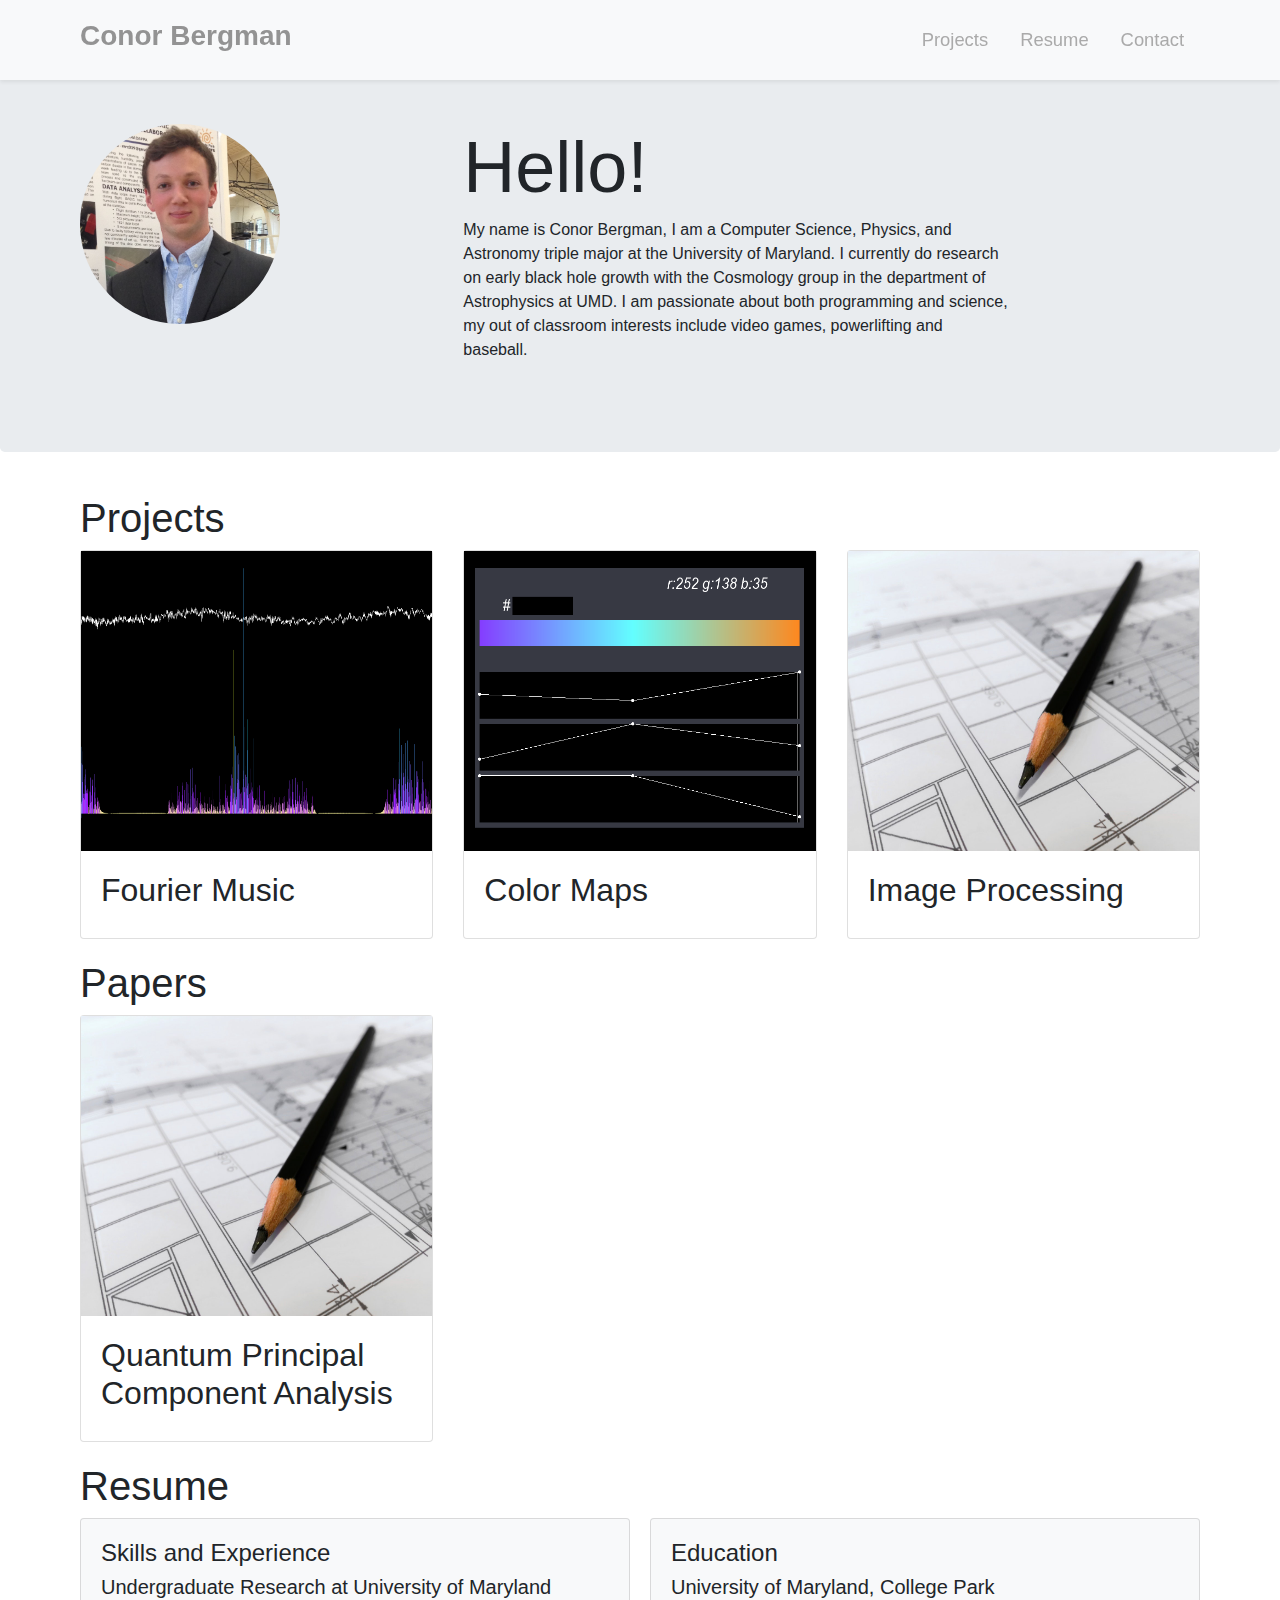
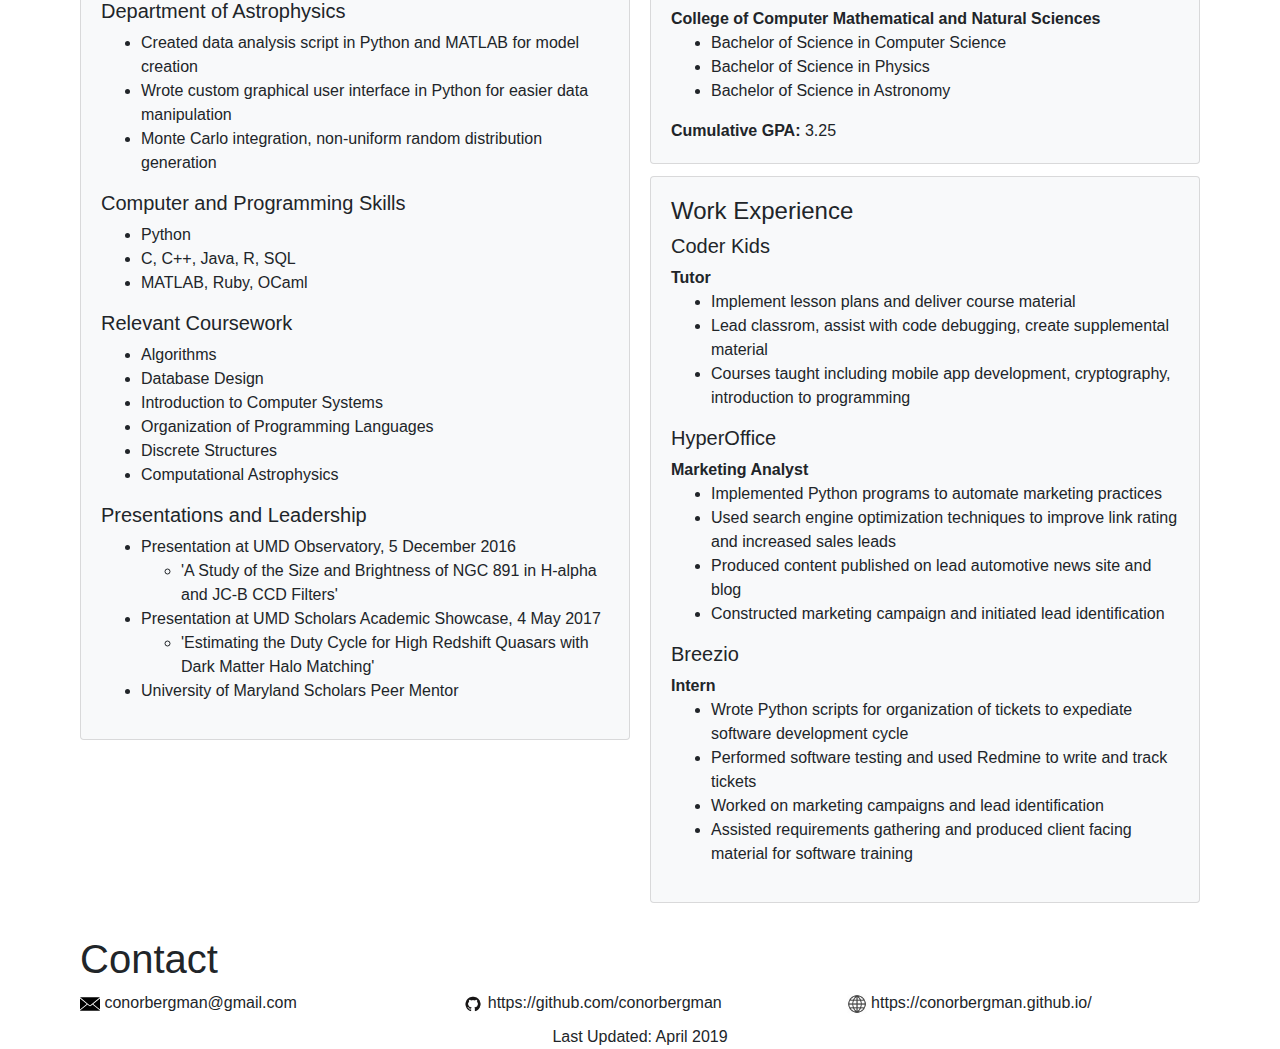
==== commit 85786d44: "Added papers section" ====
--- a/index.html
+++ b/index.html
@@ -144,7 +144,7 @@
           <div class="card">
             <img src="img/card.jpeg" alt="Card image" class="car-img-top" height=300px>
             <div class="card-body">
-              <h2>QPCA Paper</h2>
+              <h2>Quantum Principal Component Analysis</h2>
             </div>
           </div>
         </a>
